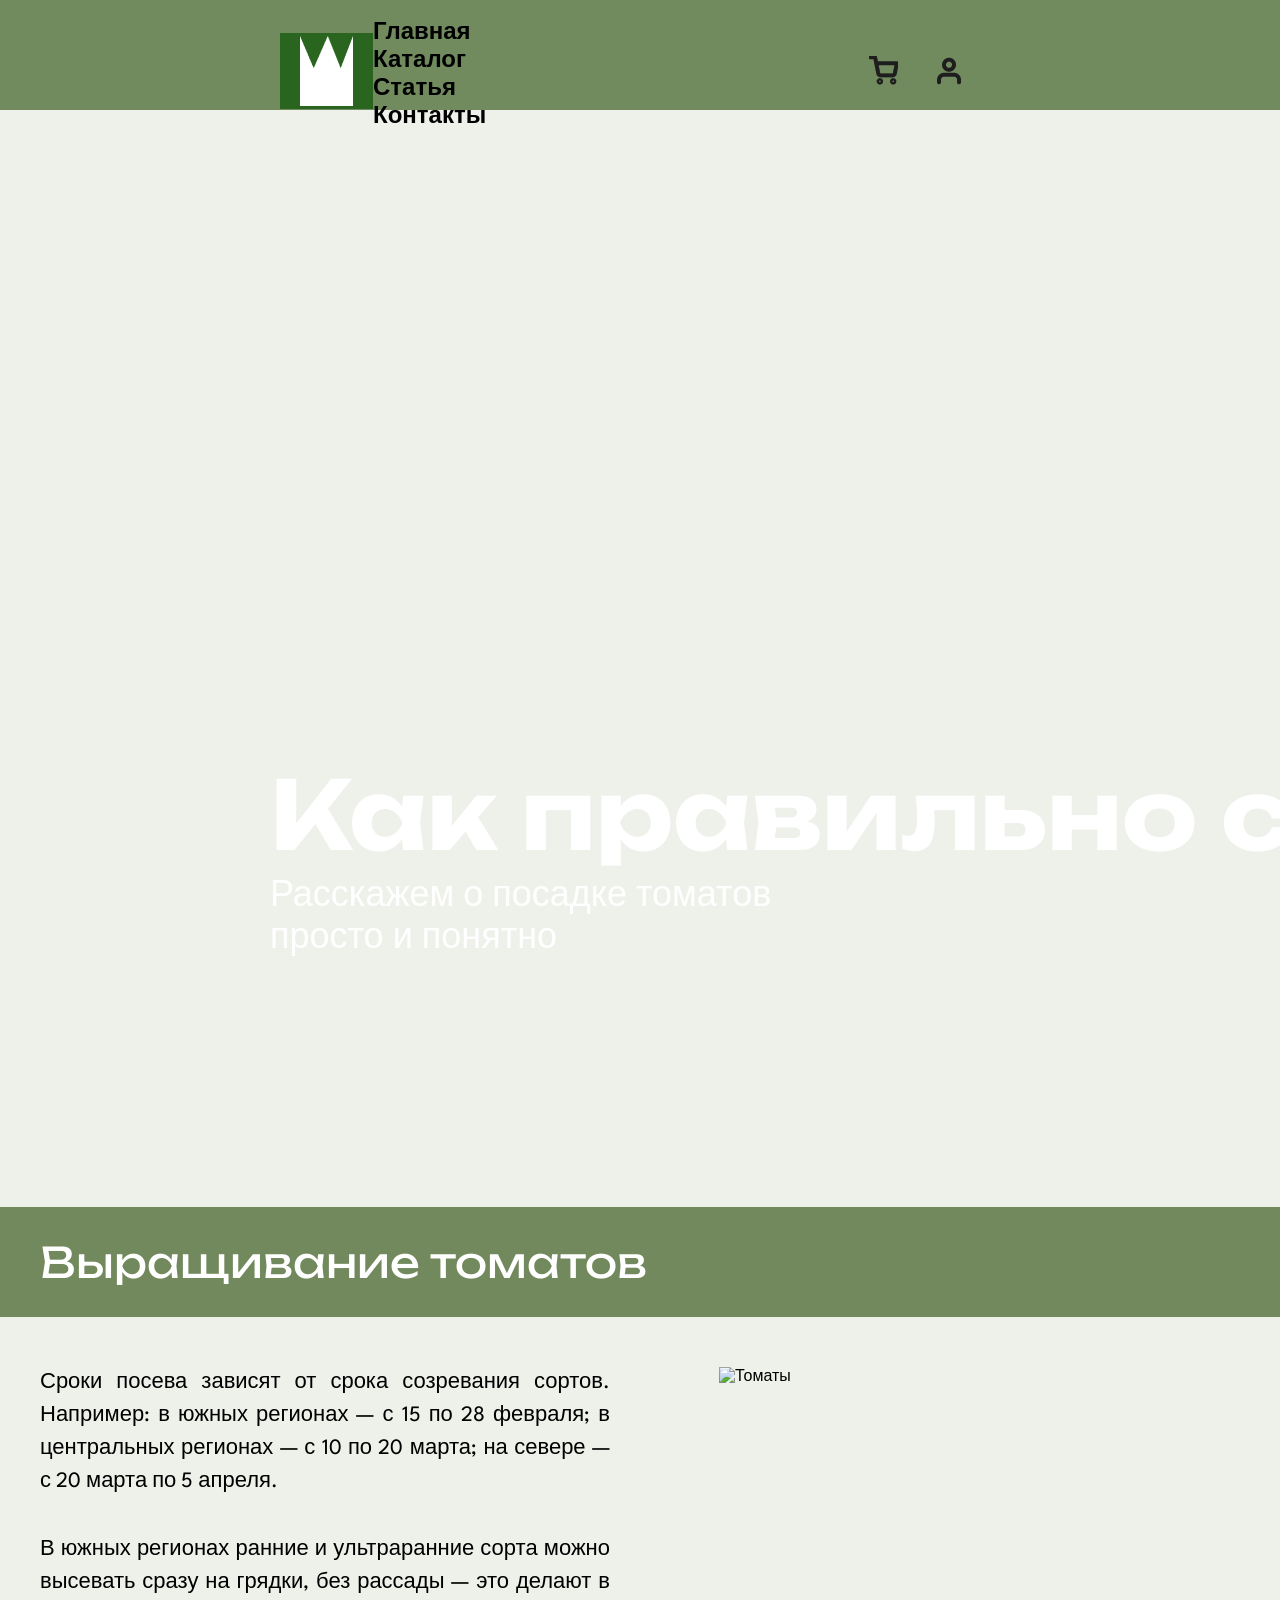
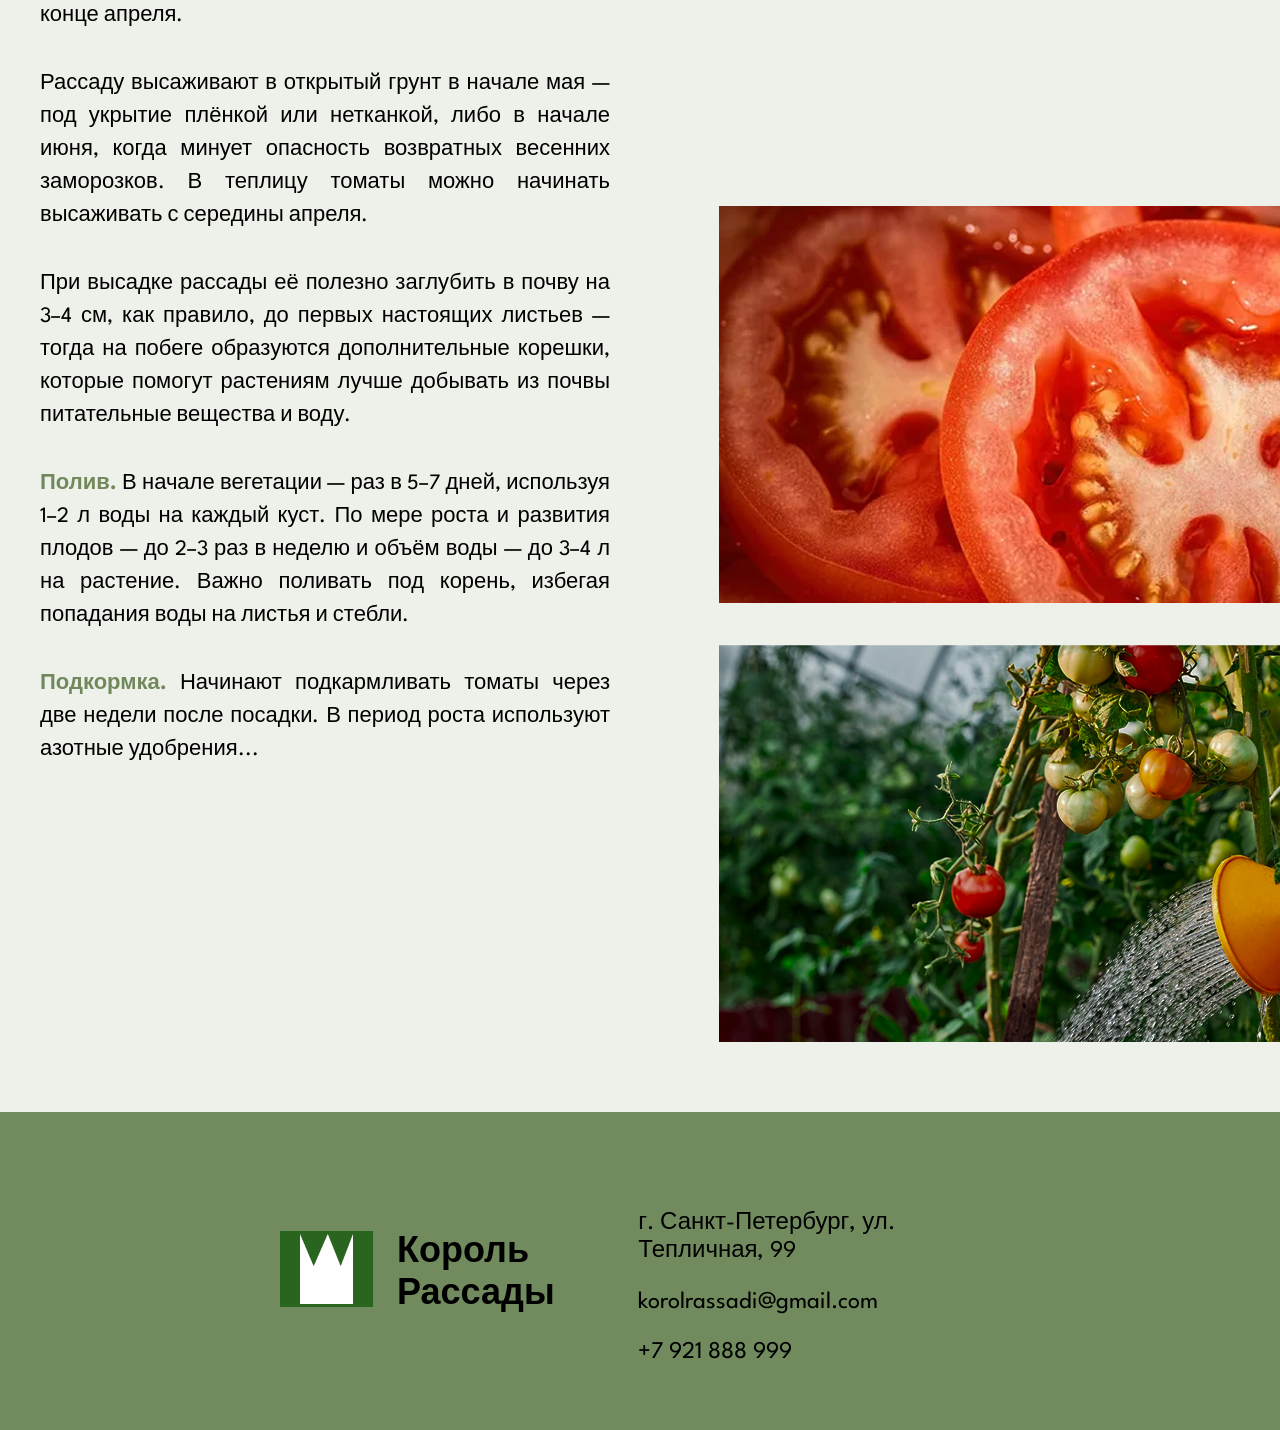
==== article.html @ a85d90bd "Add files via upload" ====
<!DOCTYPE html>
<html lang="ru">
<head>
<meta charset="UTF-8">
<meta name="viewport" content="width=device-width, initial-scale=1.0">
<title>Король рассады</title>

<!-- Шрифты -->
<link rel="preconnect" href="https://fonts.googleapis.com">
<link rel="preconnect" href="https://fonts.gstatic.com" crossorigin>
<link href="https://fonts.googleapis.com/css2?family=League+Spartan:wght@100..900&family=Unbounded:wght@200..900&display=swap" rel="stylesheet">

<link rel="stylesheet" href="css/article.css">
</head>
<body>

  <header class="site-header">
       
            <div class="header-top">

               <div class="header-logo">
                <img src="icons/logo.png" alt="logo"> 
                </div>

               <nav class="nav">  
                    <a href="index.html">Главная</a>
                    <a href="catalog.html">Каталог</a>
                    <a href="article.html">Статья</a>
                    <a href="#">Контакты</a> 
                </nav>

                <div class="header-icon">
                    <div class="icon">
                       <a href="bucket.html">
                       <img src="icons/Shopping cart.png" alt="icon">
                    </a> 
                    </div>
                    <div class="icon">
                        <img src="icons/User.png" alt="icon">
                    </div>
                </div>


            </div>
       
        </header>






<div class="article-picture">
                <h1>Как правильно сажать?</h1>
                <h4>Расскажем о посадке томатов <br> 
просто и понятно</h4>
    </div>


<!-- TITLE -->
<section class="section-title">
<div class="container">
<h2>Выращивание томатов</h2>
</div>
</section>


<!-- CONTENT -->
<section class="content">
<div class="container content-wrapper">

<!-- TEXT -->
<div class="text-block">

<p>
Сроки посева зависят от срока созревания сортов.
Например: в южных регионах — с 15 по 28 февраля;
в центральных регионах — с 10 по 20 марта;
на севере — с 20 марта по 5 апреля.
</p>

<p>
В южных регионах ранние и ультраранние сорта можно
высевать сразу на грядки, без рассады — это делают
в конце апреля.
</p>

<p>
Рассаду высаживают в открытый грунт в начале мая —
под укрытие плёнкой или нетканкой, либо в начале июня,
когда минует опасность возвратных весенних заморозков.
В теплицу томаты можно начинать высаживать
с середины апреля.
</p>

<p>
При высадке рассады её полезно заглубить в почву
на 3–4 см, как правило, до первых настоящих листьев —
тогда на побеге образуются дополнительные корешки,
которые помогут растениям лучше добывать из почвы
питательные вещества и воду.
</p>

<p>
<span class="green">Полив.</span>
В начале вегетации — раз в 5–7 дней,
используя 1–2 л воды на каждый куст.
По мере роста и развития плодов — до 2–3 раз в неделю
и объём воды — до 3–4 л на растение.
Важно поливать под корень,
избегая попадания воды на листья и стебли.
</p>

<p>
<span class="green">Подкормка.</span>
Начинают подкармливать томаты через две недели
после посадки. В период роста используют азотные удобрения...
</p>

</div>

<!-- IMAGES -->
<div class="image-grid">

<img src="img/" alt="Томаты">
<img src="img/Rectangle 63.png" alt="Томат">
<img src="img/Rectangle 64.png" alt="Полив томатов">

</div>

</div>
</section>

<footer class="site-footer">
       
            <div class="footer-main">
                <div class="footer-logo">
                <img src="icons/logo.png" alt="logo">
                </div>
                
                <div class="footer-text">
                    <h4>Король Рассады</h4>
                </div>
            </div>
        
            <div class="footer-info">
                <p>
                г. Санкт-Петербург, ул. Тепличная, 99
                </p>

                <div class="footer_mail">
                
                <p>
                korolrassadi@gmail.com
                 </p>
                </div>

               
                <p>
                +7 921 888 999
                </p>
            </div>
        
        
         </footer>


</body>
</html>
---- css/article.css ----
/* RESET */

* {
margin: 0;
padding: 0;
box-sizing: border-box;
}

body {
font-family: 'League Spartan', sans-serif;
background-color: #EEF1EA;

}


/* CONTAINER */

.container {
width: 1200px;
margin: 0 auto;
}


header {
    background-color: #718B5F;
    height: 110px;

}

.header-top {
display: flex;
justify-content: space-between;
align-items: center;
padding-top: 17px;
margin-left: 280px ;
margin-right: 280px;
}


.nav a{
    text-decoration: none;
    color: #000000;
    font-family: "League Spartan", sans-serif;
    font-size: 24px;
    font-weight: 600;
  margin-right: 164px;
  align-items: center;
}

.header-icon {
    display: flex;
    
}
.icon {
    margin-right: 36px;
}

.site-header a:hover {
    color: #29651E;
}







.article-picture {
width: 100%;
background-image: url('img/article.png');
background-repeat: no-repeat;
background-size: cover;
background-position:center ;

}

.article-picture h1 {
color: #ffffff;
font-family: "Unbounded", sans-serif;
font-size: 95px;
white-space: nowrap;

}

.article-picture h4 {
    color: #ffffff;
    font-family: "League Spartan", sans-serif;
    font-size: 36px;
    font-weight: 400;
}


.article-picture {
    padding-top: 645px;
    padding-left: 270px;
    padding-bottom: 110px ;
}






/* TITLE */

.section-title {
background-color: #71895C;
padding: 25px 0;
margin-top: 140px;

}

.section-title h2 {
color: white;
font-size: 48px;
text-align: left;
font-family: 'Unbounded', sans-serif;
font-style: normal;
font-weight: 400;
line-height: 60px;

}


/* CONTENT */

.content {
margin: top 41px; ;
padding-top: 50px;
padding-bottom: 70px;
background-image: url(img/Rectangle\ 82.svg);
position: relative;
background-repeat: no-repeat;

}

.content-wrapper {
display: grid;
grid-template-columns: 0.9fr 450px;
gap: 40px;
align-items: start;

}

.text-block {
font-size: 24px;
line-height: 150%;
font-weight: 400;
text-align: justify;
}

.text-block p {
margin-bottom: 35px;
width: 570px;


}

.green {
color: #71895C;
font-weight: 700;
}


/* IMAGE GRID */

.image-grid {
display: grid;
grid-template-rows: repeat(3, 1fr) ;
gap: 42px;
height: 100%;
margin-left: px;
}

.image-grid img {
width: 100%;
height: 397px;
width: 670px;
display: block;
object-fit: cover;
}


.site-footer {
    height: 318px;
    background-color: #718B5F;
    display: flex;
    flex-direction: row;
    justify-content: space-between;
    align-items: center;
    padding-left: 280px;
    padding-right: 280px ;
}

.footer-main {
    display: flex;
    align-items: center;
}

.footer-logo{
margin-right: 24px;
}
.footer-info {
font-size: 24px;
font-family: "League Spartan", sans-serif;
}

.footer-text h4 {
font-family: "League Spartan", sans-serif;
font-size: 36px;
}

.footer-info p {
    margin-top: 28px;
}

.footer_mail {
    display: flex;
    flex-direction: row;

}


/* ADAPTIVE */

@media (max-width: 1250px) {

.container {
width: 90%;
}

.hero h1 {
font-size: 72px;
}

.content-wrapper {
grid-template-columns: 1fr;
}
}

@media (max-width: 768px) {
}
.nav {
flex-direction: column;
gap: 30px;
}

.menu {
flex-wrap: wrap;
justify-content: center;
gap: 30px;
}

.hero {
height: 500px;
}

.hero h1 {
font-size: 52px;
}

.hero p {
font-size: 24px;
}

.section-title h2 {
font-size: 42px;
}

.text-block {
font-size: 22px;
}

.footer-wrapper {
flex-direction: column;
gap: 30px;
text-align: center;
}
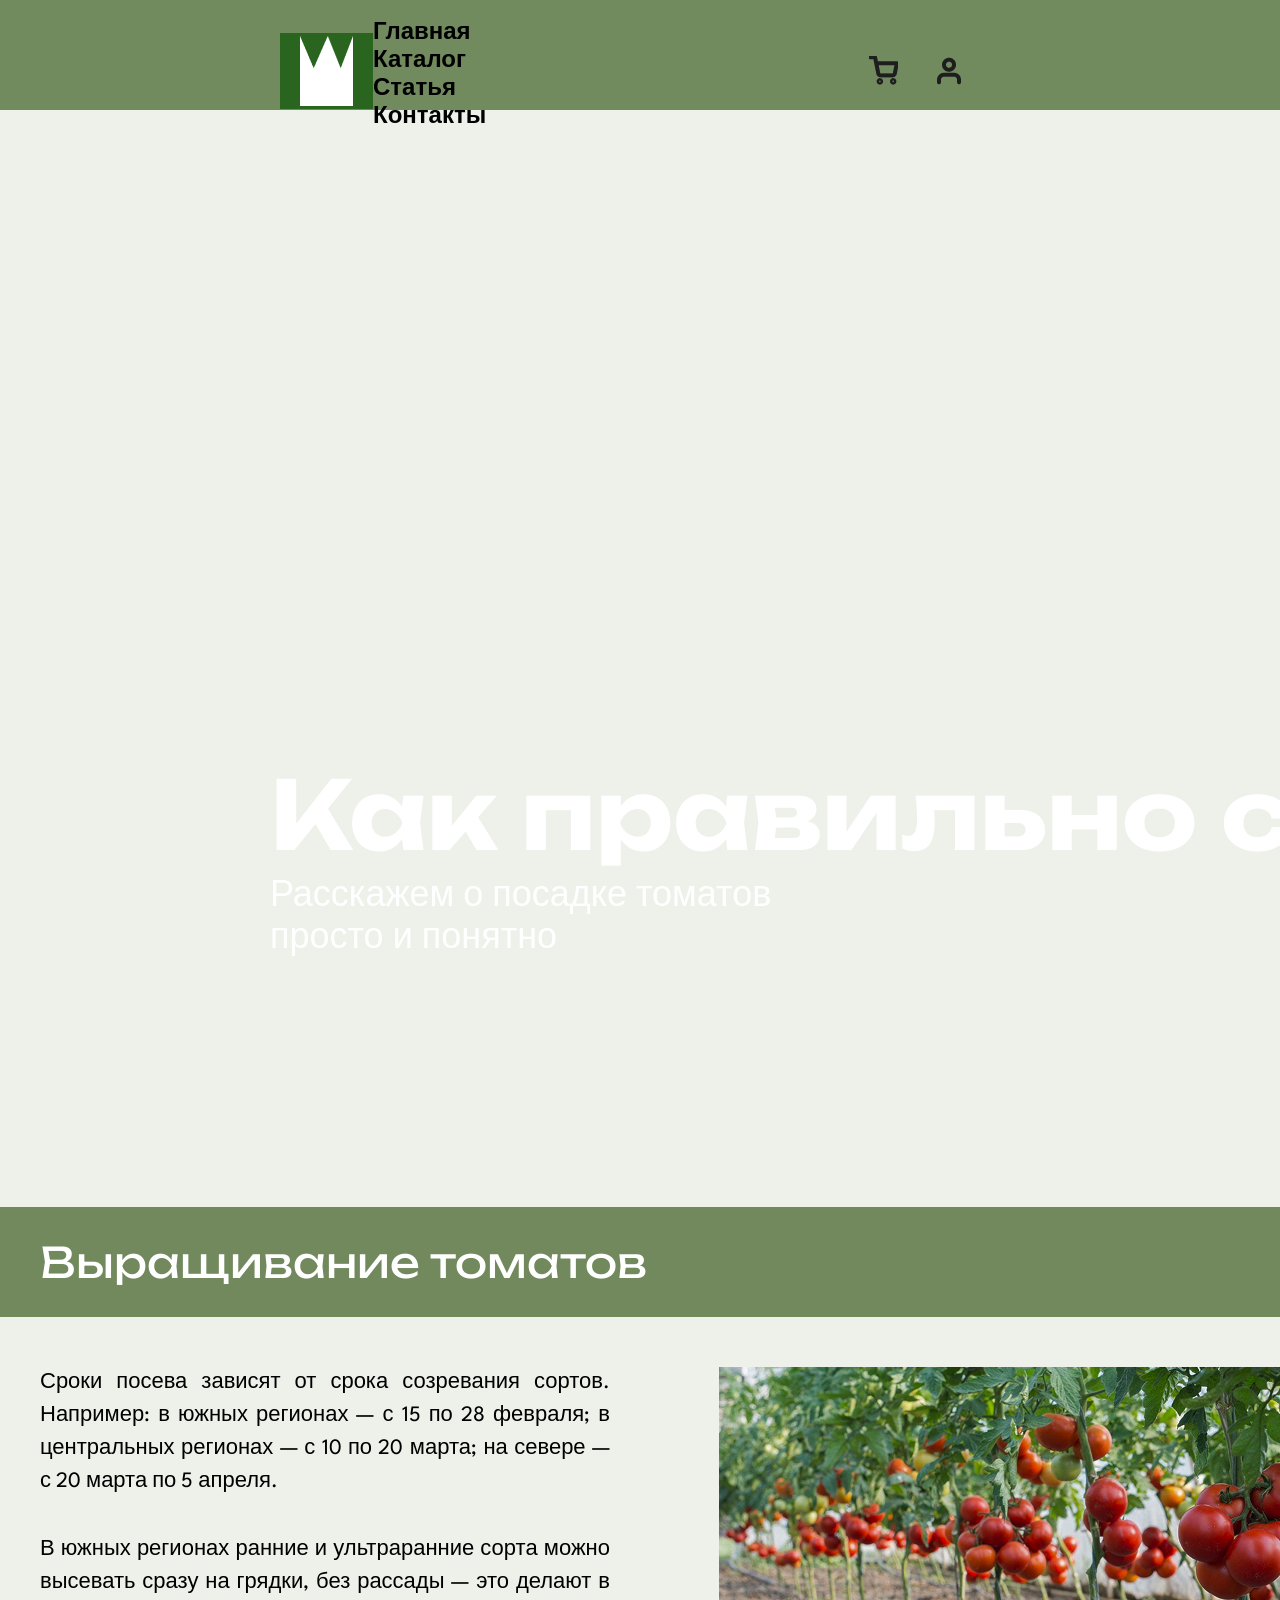
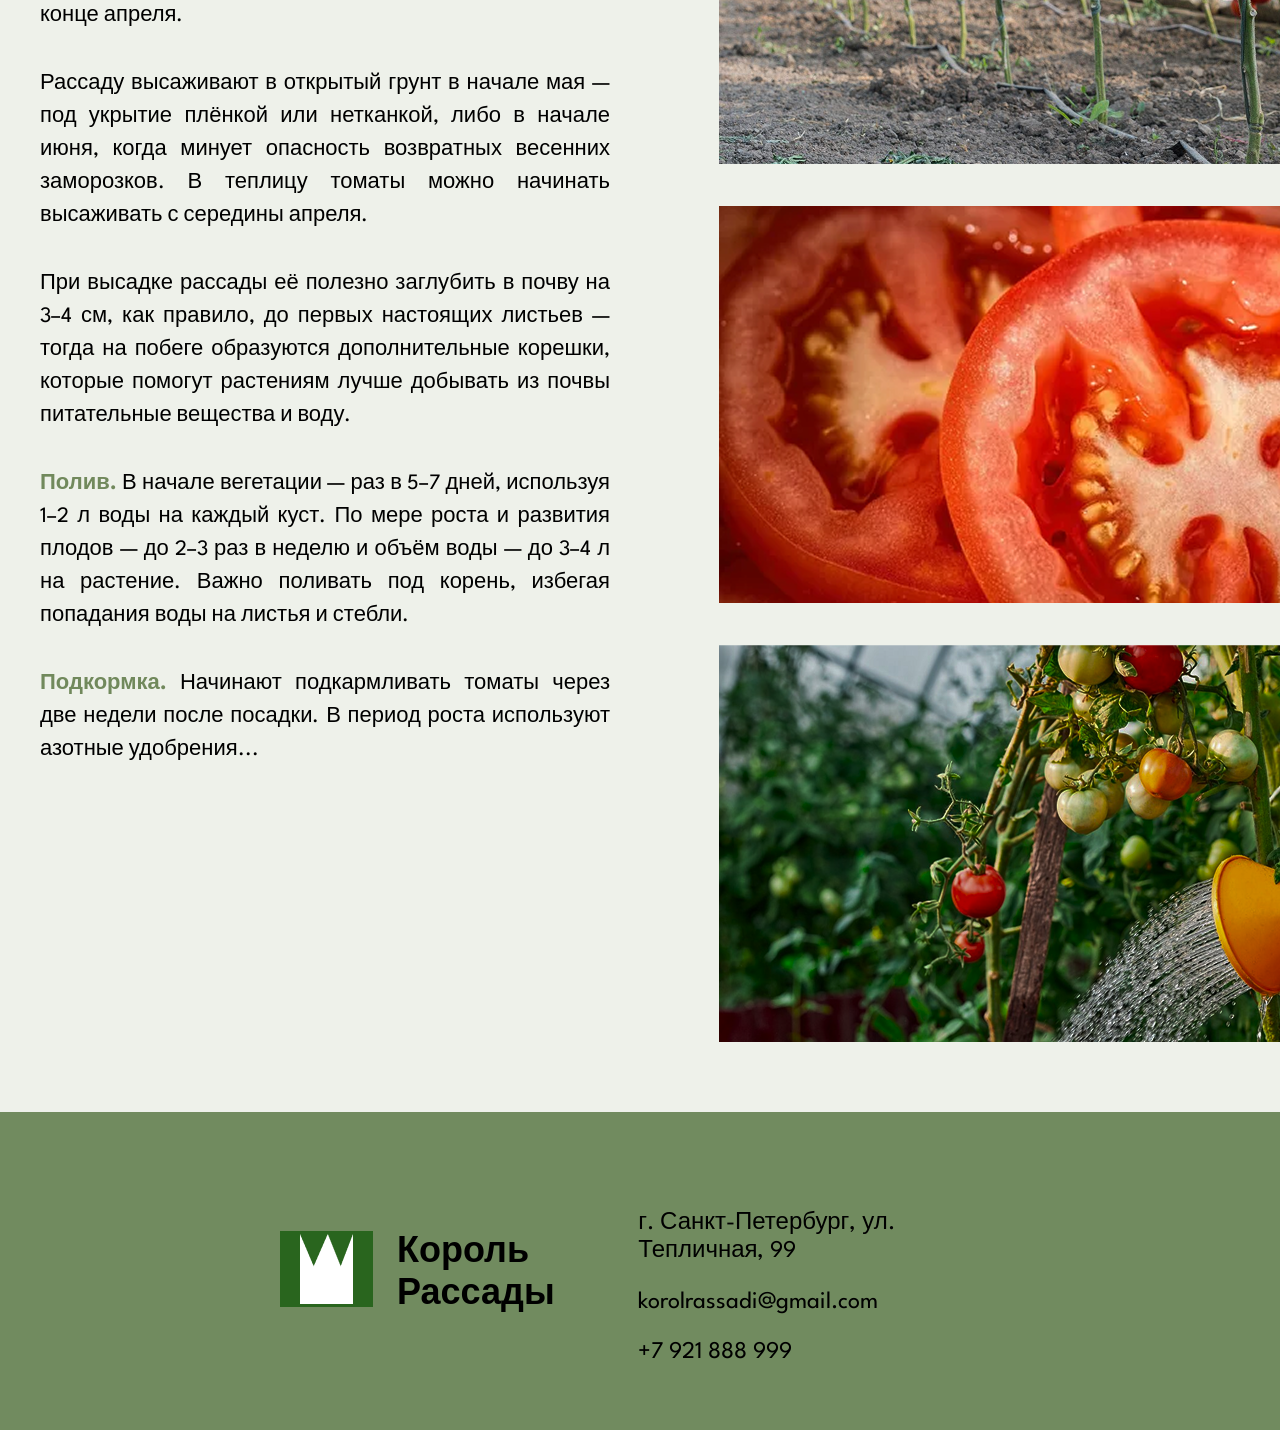
==== commit ad19232e: "Add files via upload" ====
--- a/article.html
+++ b/article.html
@@ -122,7 +122,7 @@
 <!-- IMAGES -->
 <div class="image-grid">
 
-<img src="img/" alt="Томаты">
+<img src="img/Rectangle 62.png" alt="Томаты">
 <img src="img/Rectangle 63.png" alt="Томат">
 <img src="img/Rectangle 64.png" alt="Полив томатов">
 
